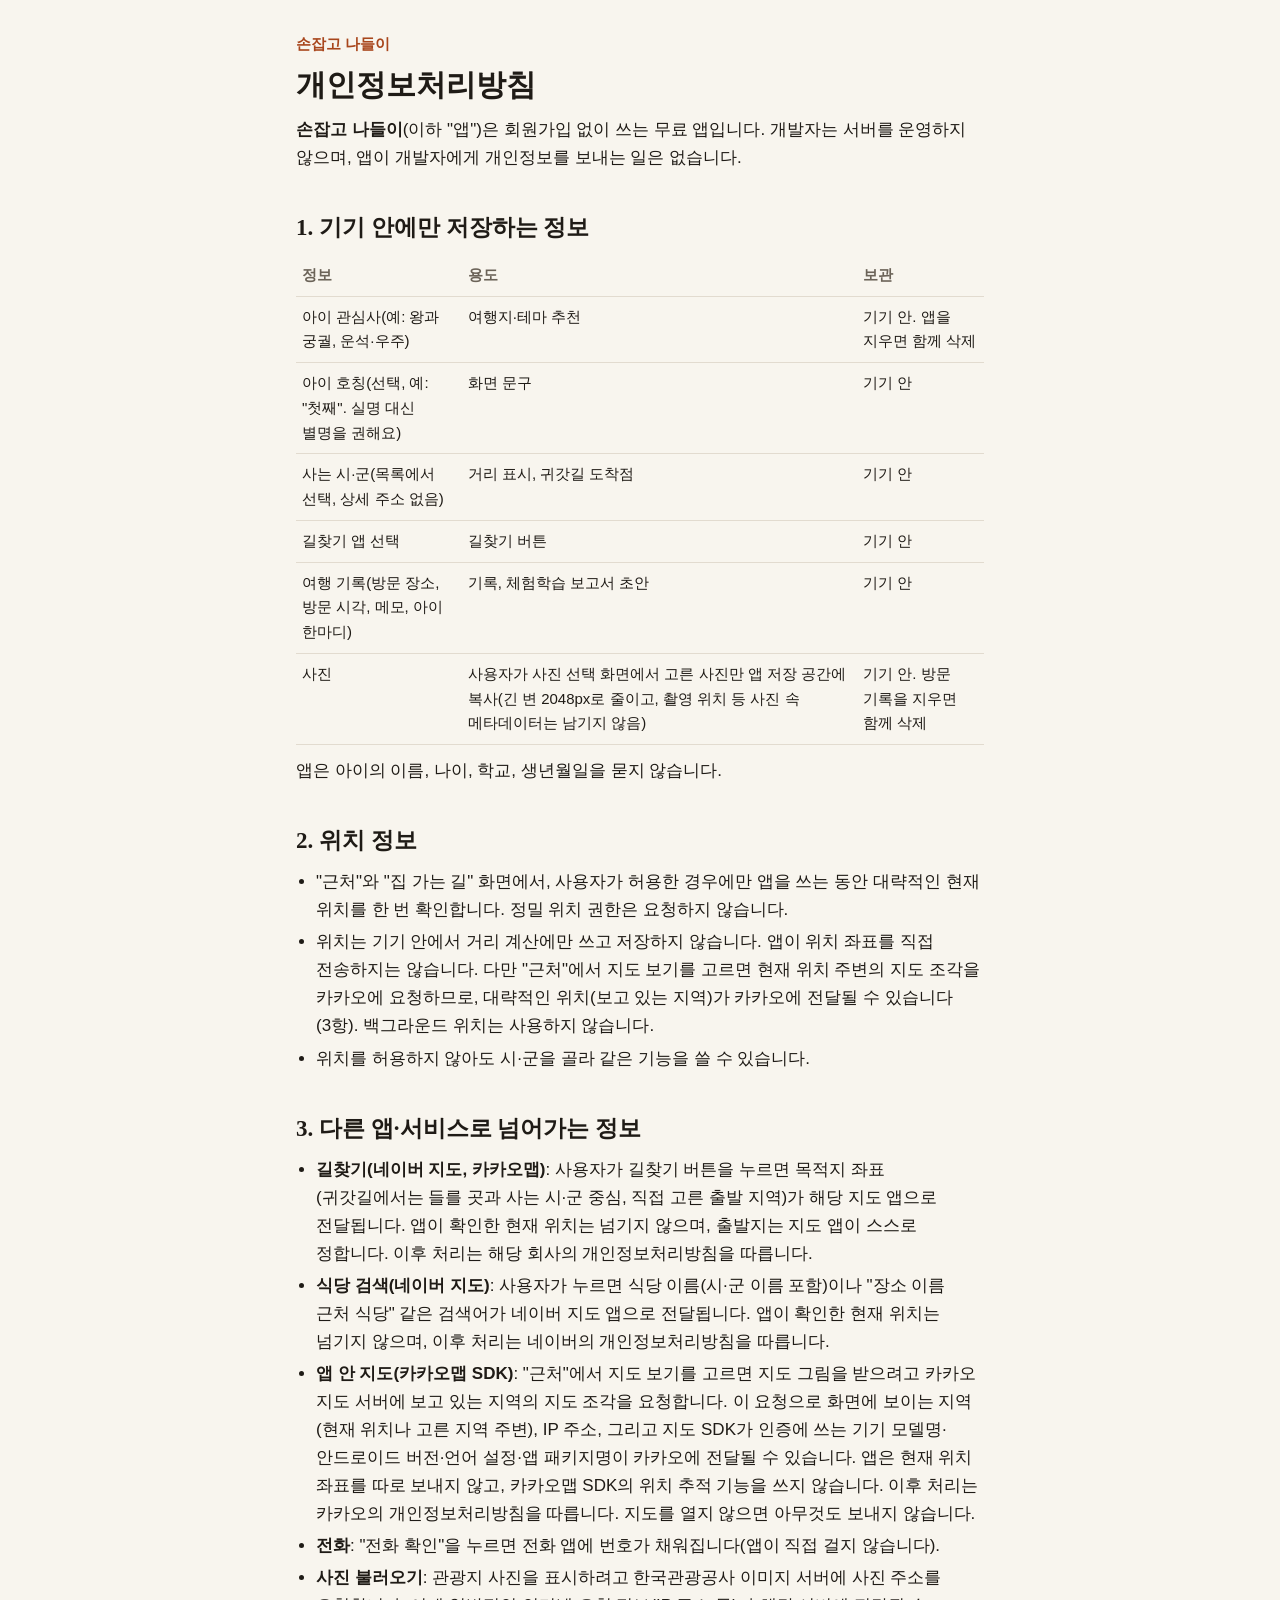
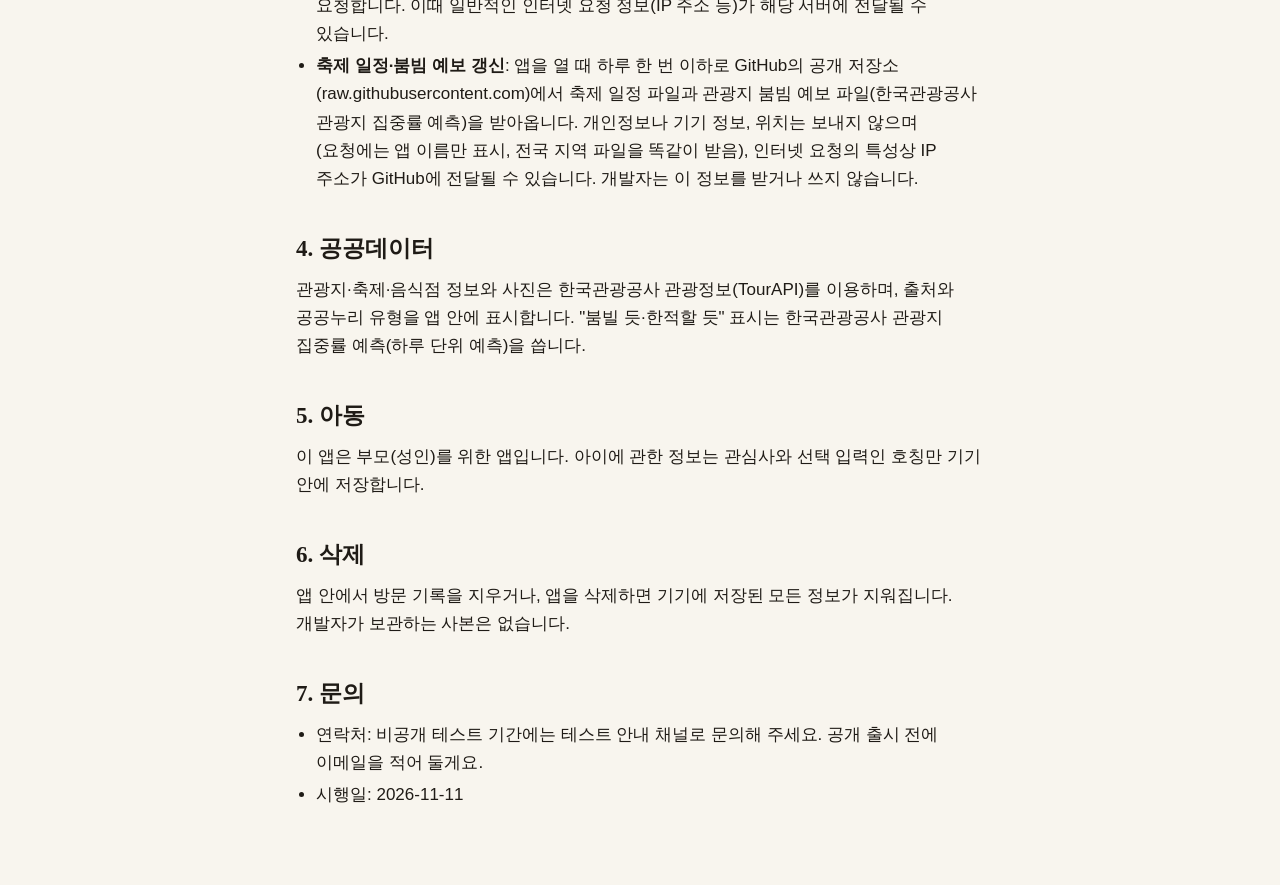
==== privacy.html @ 395f83f4 "안내서와 개인정보처리방침 페이지" ====
<!doctype html>
<html lang="ko"><head><meta charset="utf-8"><meta name="viewport" content="width=device-width,initial-scale=1">
<title>개인정보처리방침 · 손잡고 나들이</title>
<link rel="stylesheet" href="style.css"></head>
<body><main class="wrap">
<p class="eyebrow"><a href="./">손잡고 나들이</a></p>
<h1>개인정보처리방침</h1>
<p><b>손잡고 나들이</b>(이하 &quot;앱&quot;)은 회원가입 없이 쓰는 무료 앱입니다. 개발자는 서버를 운영하지 않으며, 앱이 개발자에게 개인정보를 보내는 일은 없습니다.</p>
<h2>1. 기기 안에만 저장하는 정보</h2>
<table><thead><tr><th>정보</th><th>용도</th><th>보관</th></tr></thead><tbody><tr><td>아이 관심사(예: 왕과 궁궐, 운석·우주)</td><td>여행지·테마 추천</td><td>기기 안. 앱을 지우면 함께 삭제</td></tr><tr><td>아이 호칭(선택, 예: &quot;첫째&quot;. 실명 대신 별명을 권해요)</td><td>화면 문구</td><td>기기 안</td></tr><tr><td>사는 시·군(목록에서 선택, 상세 주소 없음)</td><td>거리 표시, 귀갓길 도착점</td><td>기기 안</td></tr><tr><td>길찾기 앱 선택</td><td>길찾기 버튼</td><td>기기 안</td></tr><tr><td>여행 기록(방문 장소, 방문 시각, 메모, 아이 한마디)</td><td>기록, 체험학습 보고서 초안</td><td>기기 안</td></tr><tr><td>사진</td><td>사용자가 사진 선택 화면에서 고른 사진만 앱 저장 공간에 복사(긴 변 2048px로 줄이고, 촬영 위치 등 사진 속 메타데이터는 남기지 않음)</td><td>기기 안. 방문 기록을 지우면 함께 삭제</td></tr></tbody></table>
<p>앱은 아이의 이름, 나이, 학교, 생년월일을 묻지 않습니다.</p>
<h2>2. 위치 정보</h2>
<ul><li>&quot;근처&quot;와 &quot;집 가는 길&quot; 화면에서, 사용자가 허용한 경우에만 앱을 쓰는 동안 대략적인 현재 위치를 한 번 확인합니다. 정밀 위치 권한은 요청하지 않습니다.</li><li>위치는 기기 안에서 거리 계산에만 쓰고 저장하지 않습니다. 앱이 위치 좌표를 직접 전송하지는 않습니다. 다만 &quot;근처&quot;에서 지도 보기를 고르면 현재 위치 주변의 지도 조각을 카카오에 요청하므로, 대략적인 위치(보고 있는 지역)가 카카오에 전달될 수 있습니다(3항). 백그라운드 위치는 사용하지 않습니다.</li><li>위치를 허용하지 않아도 시·군을 골라 같은 기능을 쓸 수 있습니다.</li></ul>
<h2>3. 다른 앱·서비스로 넘어가는 정보</h2>
<ul><li><b>길찾기(네이버 지도, 카카오맵)</b>: 사용자가 길찾기 버튼을 누르면 목적지 좌표(귀갓길에서는 들를 곳과 사는 시·군 중심, 직접 고른 출발 지역)가 해당 지도 앱으로 전달됩니다. 앱이 확인한 현재 위치는 넘기지 않으며, 출발지는 지도 앱이 스스로 정합니다. 이후 처리는 해당 회사의 개인정보처리방침을 따릅니다.</li><li><b>식당 검색(네이버 지도)</b>: 사용자가 누르면 식당 이름(시·군 이름 포함)이나 &quot;장소 이름 근처 식당&quot; 같은 검색어가 네이버 지도 앱으로 전달됩니다. 앱이 확인한 현재 위치는 넘기지 않으며, 이후 처리는 네이버의 개인정보처리방침을 따릅니다.</li><li><b>앱 안 지도(카카오맵 SDK)</b>: &quot;근처&quot;에서 지도 보기를 고르면 지도 그림을 받으려고 카카오 지도 서버에 보고 있는 지역의 지도 조각을 요청합니다. 이 요청으로 화면에 보이는 지역(현재 위치나 고른 지역 주변), IP 주소, 그리고 지도 SDK가 인증에 쓰는 기기 모델명·안드로이드 버전·언어 설정·앱 패키지명이 카카오에 전달될 수 있습니다. 앱은 현재 위치 좌표를 따로 보내지 않고, 카카오맵 SDK의 위치 추적 기능을 쓰지 않습니다. 이후 처리는 카카오의 개인정보처리방침을 따릅니다. 지도를 열지 않으면 아무것도 보내지 않습니다.</li><li><b>전화</b>: &quot;전화 확인&quot;을 누르면 전화 앱에 번호가 채워집니다(앱이 직접 걸지 않습니다).</li><li><b>사진 불러오기</b>: 관광지 사진을 표시하려고 한국관광공사 이미지 서버에 사진 주소를 요청합니다. 이때 일반적인 인터넷 요청 정보(IP 주소 등)가 해당 서버에 전달될 수 있습니다.</li><li><b>축제 일정·붐빔 예보 갱신</b>: 앱을 열 때 하루 한 번 이하로 GitHub의 공개 저장소(raw.githubusercontent.com)에서 축제 일정 파일과 관광지 붐빔 예보 파일(한국관광공사 관광지 집중률 예측)을 받아옵니다. 개인정보나 기기 정보, 위치는 보내지 않으며(요청에는 앱 이름만 표시, 전국 지역 파일을 똑같이 받음), 인터넷 요청의 특성상 IP 주소가 GitHub에 전달될 수 있습니다. 개발자는 이 정보를 받거나 쓰지 않습니다.</li></ul>
<h2>4. 공공데이터</h2>
<p>관광지·축제·음식점 정보와 사진은 한국관광공사 관광정보(TourAPI)를 이용하며, 출처와 공공누리 유형을 앱 안에 표시합니다. &quot;붐빌 듯·한적할 듯&quot; 표시는 한국관광공사 관광지 집중률 예측(하루 단위 예측)을 씁니다.</p>
<h2>5. 아동</h2>
<p>이 앱은 부모(성인)를 위한 앱입니다. 아이에 관한 정보는 관심사와 선택 입력인 호칭만 기기 안에 저장합니다.</p>
<h2>6. 삭제</h2>
<p>앱 안에서 방문 기록을 지우거나, 앱을 삭제하면 기기에 저장된 모든 정보가 지워집니다. 개발자가 보관하는 사본은 없습니다.</p>
<h2>7. 문의</h2>
<ul><li>연락처: 비공개 테스트 기간에는 테스트 안내 채널로 문의해 주세요. 공개 출시 전에 이메일을 적어 둘게요.</li><li>시행일: 2026-11-11</li></ul>
</main></body></html>
---- style.css ----
:root{--bg:#F8F5EE;--surface:#FFFFFF;--soft:#F1ECE3;--line:#E2DBCF;--text:#1F1B16;--muted:#6B6358;--green:#1E5B4F;--on-green:#FFFFFF;--accent:#A8461C;--mint:#CBE6DC;--pink:#FFDBCF;color-scheme:light}
@media (prefers-color-scheme:dark){:root{--bg:#16130F;--surface:#211D18;--soft:#2A251F;--line:#3A342C;--text:#ECE6DC;--muted:#B3AA9C;--green:#7FC4B1;--on-green:#0D2B24;--accent:#F0A27F;--mint:#24423A;--pink:#4A2D22;color-scheme:dark}}
*{box-sizing:border-box}html{-webkit-text-size-adjust:100%}
body{margin:0;background:var(--bg);color:var(--text);font-family:-apple-system,BlinkMacSystemFont,"Apple SD Gothic Neo","Noto Sans KR","Malgun Gothic",sans-serif;font-size:17px;line-height:1.65;word-break:keep-all;overflow-wrap:anywhere}
.wrap{max-width:720px;margin:0 auto;padding:32px 16px 64px}
.eyebrow{color:var(--accent);font-weight:700;font-size:15px;margin:0}
.eyebrow a{color:inherit;text-decoration:none}
h1{font-family:"Noto Serif KR","Apple Myungjo",serif;font-size:30px;line-height:1.3;margin:8px 0 12px}
h2{font-family:"Noto Serif KR","Apple Myungjo",serif;font-size:23px;line-height:1.35;margin:40px 0 12px}
h3{font-size:18px;margin:0 0 4px}
p{margin:0 0 12px}
a{color:var(--green)}
.lead{font-size:18px;color:var(--muted)}
.meta{font-size:14px;color:var(--muted)}
ul{padding-left:20px;margin:0 0 12px}li{margin:4px 0}
table{width:100%;border-collapse:collapse;font-size:15px;margin:0 0 12px;display:block;overflow-x:auto}
th,td{border-bottom:1px solid var(--line);padding:8px 6px;text-align:left;vertical-align:top}
th{color:var(--muted);font-weight:600}
nav.toc{display:flex;flex-wrap:wrap;gap:8px;margin:16px 0 0}
nav.toc a{padding:8px 14px;border:1px solid var(--line);border-radius:999px;color:var(--text);text-decoration:none;font-size:15px;background:var(--surface)}
.cards{display:grid;gap:12px;grid-template-columns:1fr}
@media (min-width:600px){.cards{grid-template-columns:1fr 1fr}}
.card{background:var(--soft);border-radius:18px;padding:18px}
.card .k{display:inline-block;font-size:13px;font-weight:700;color:var(--accent);margin-bottom:4px}
.card p{margin:0;color:var(--muted);font-size:16px}
.step{padding:18px 0;border-top:1px solid var(--line)}
.no{display:inline-flex;width:28px;height:28px;border-radius:50%;background:var(--green);color:var(--on-green);align-items:center;justify-content:center;font-weight:700;font-size:14px;margin-right:8px}
.new{display:inline-block;font-size:12px;font-weight:700;padding:2px 8px;border-radius:999px;background:var(--pink);color:var(--accent);vertical-align:2px;margin-left:4px}
.fb{background:var(--surface);border:1px solid var(--line);border-radius:18px;padding:6px 16px;margin:12px 0}
.fb h3{margin:14px 0 2px;color:var(--accent);font-size:16px}
.q{display:flex;gap:12px;padding:12px 0;border-top:1px solid var(--line)}
.q input{width:22px;height:22px;flex:0 0 auto;margin-top:3px;accent-color:var(--green)}
.q label{flex:1}.q b{color:var(--green)}
.q small{display:block;color:var(--muted);font-size:14px;margin-top:2px}
.note{background:var(--mint);border-radius:16px;padding:16px;margin:16px 0}
.warn{background:var(--pink);border-radius:16px;padding:16px;margin:16px 0}
footer{margin-top:48px;color:var(--muted);font-size:14px}
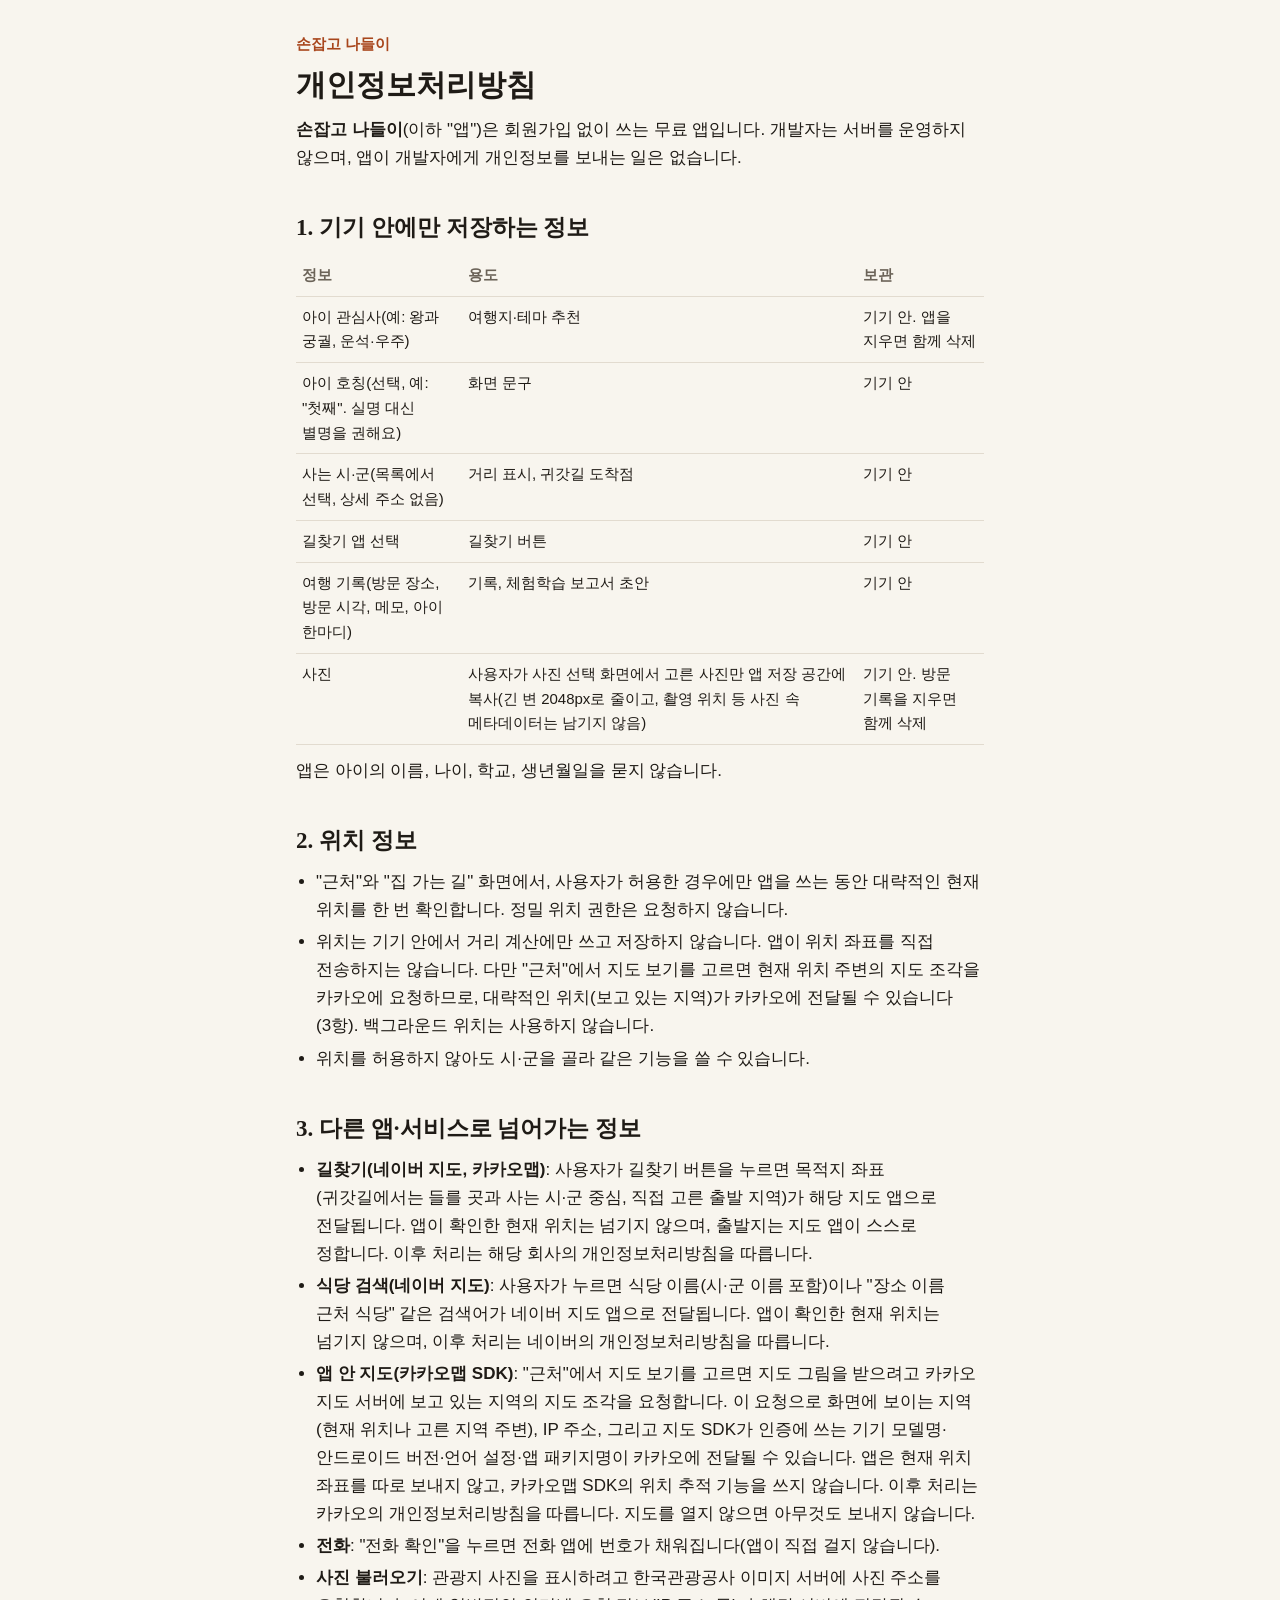
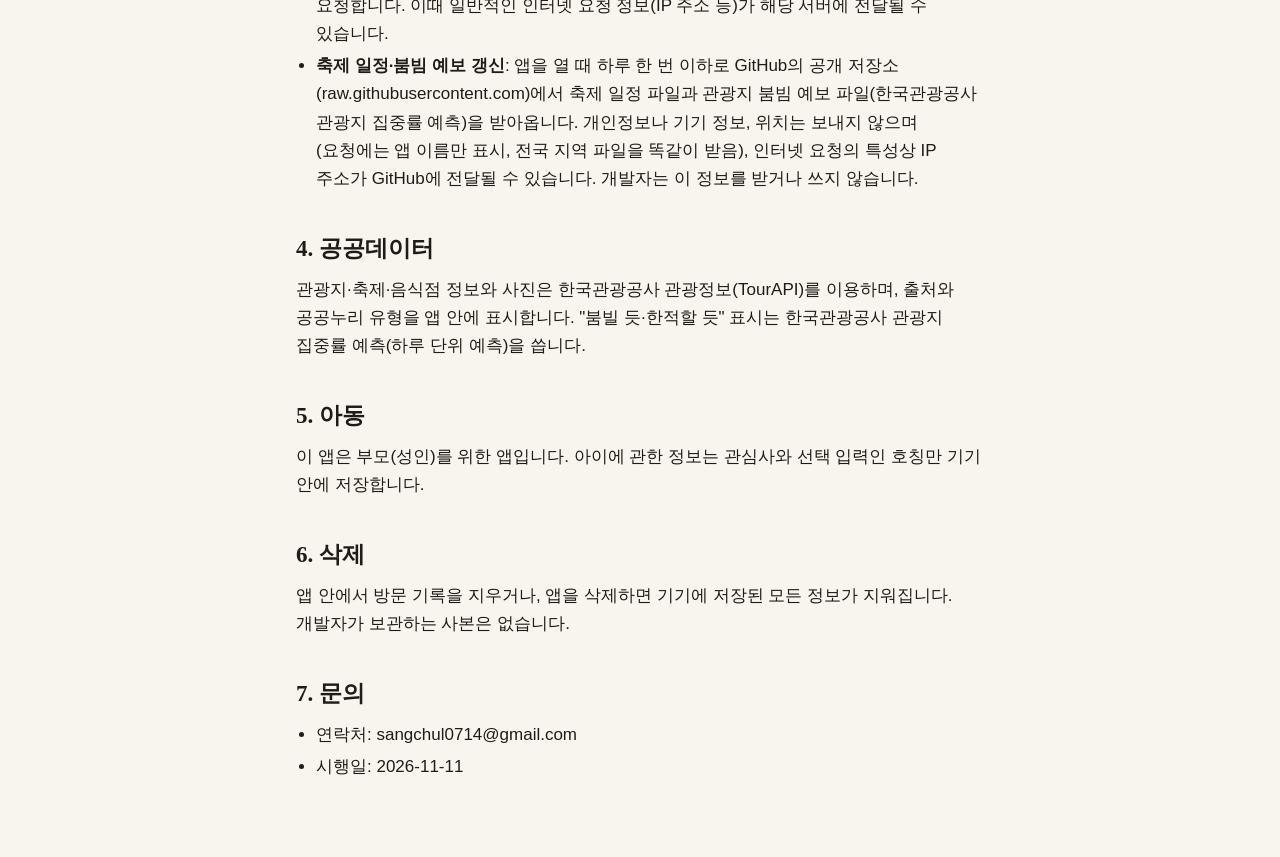
==== commit df6290e2: "개인정보처리방침: 연락처" ====
--- a/privacy.html
+++ b/privacy.html
@@ -20,5 +20,5 @@
 <h2>6. 삭제</h2>
 <p>앱 안에서 방문 기록을 지우거나, 앱을 삭제하면 기기에 저장된 모든 정보가 지워집니다. 개발자가 보관하는 사본은 없습니다.</p>
 <h2>7. 문의</h2>
-<ul><li>연락처: 비공개 테스트 기간에는 테스트 안내 채널로 문의해 주세요. 공개 출시 전에 이메일을 적어 둘게요.</li><li>시행일: 2026-11-11</li></ul>
+<ul><li>연락처: sangchul0714@gmail.com</li><li>시행일: 2026-11-11</li></ul>
 </main></body></html>
